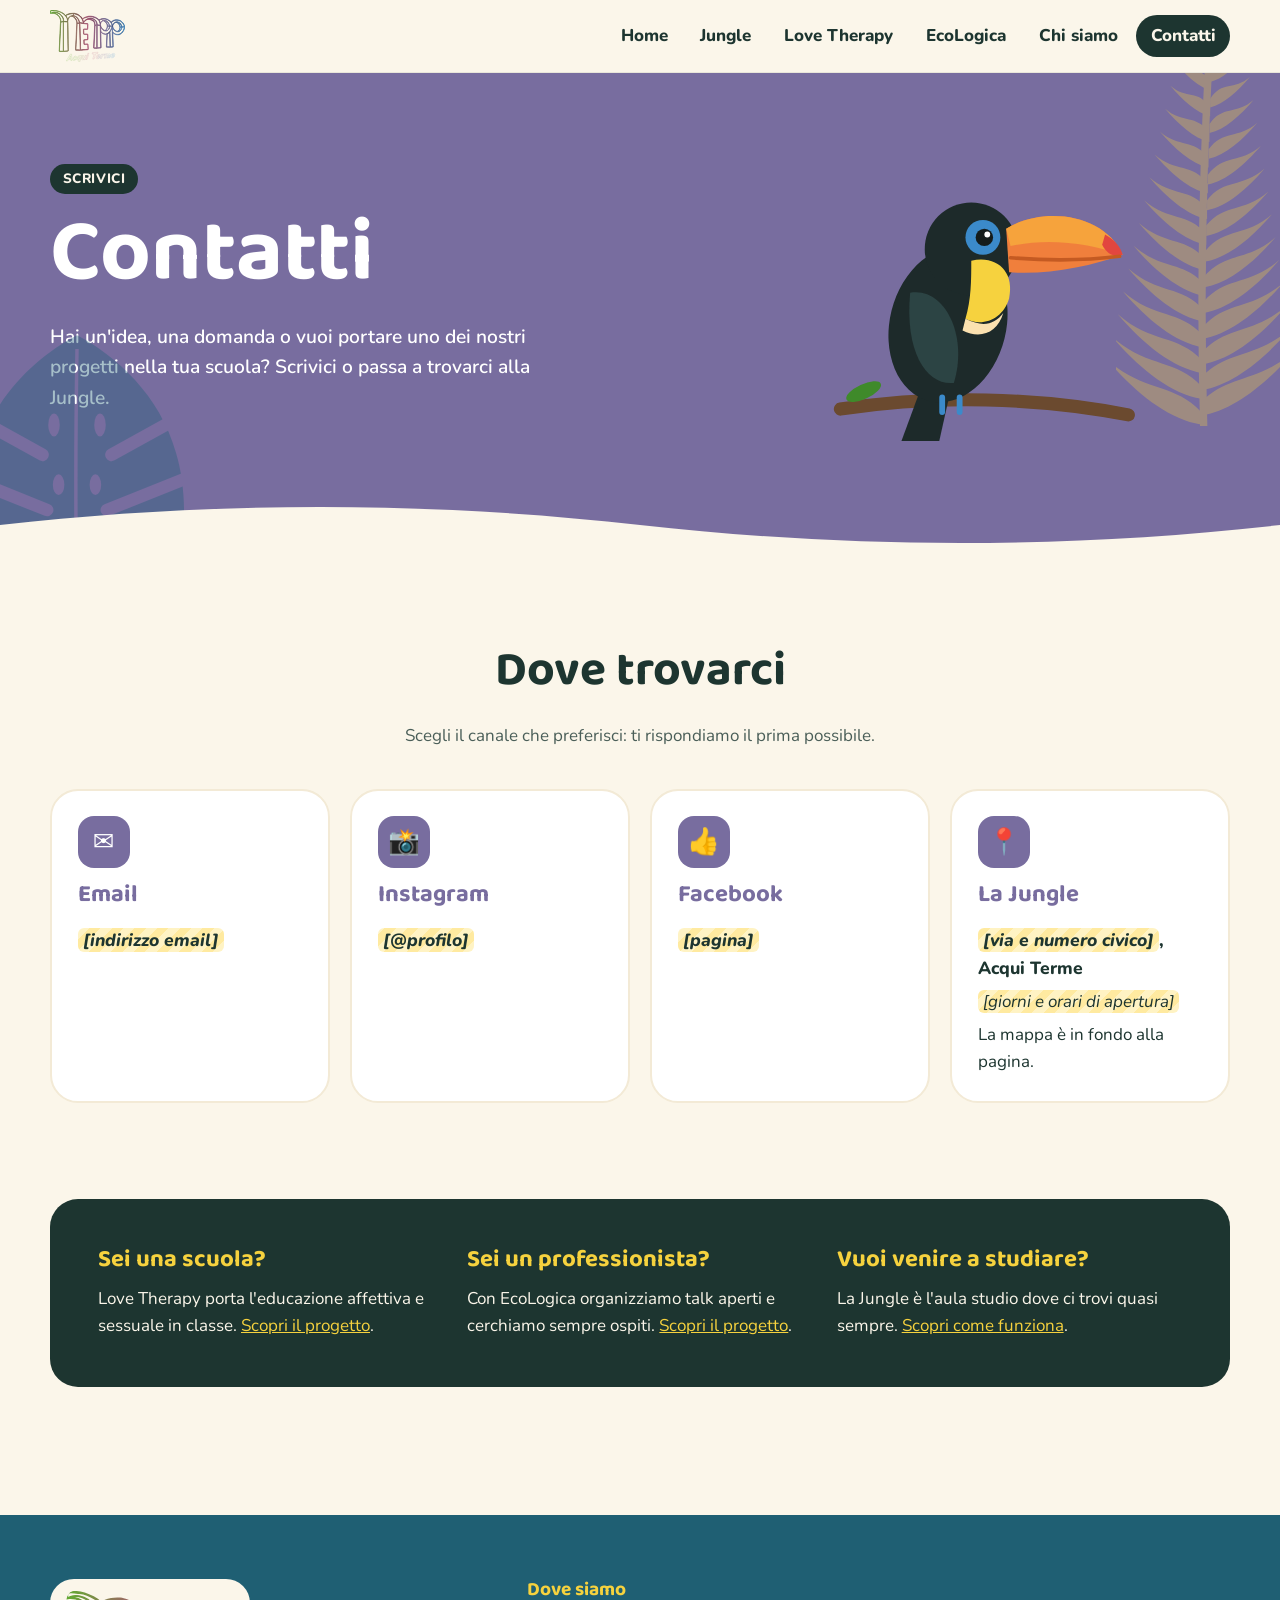
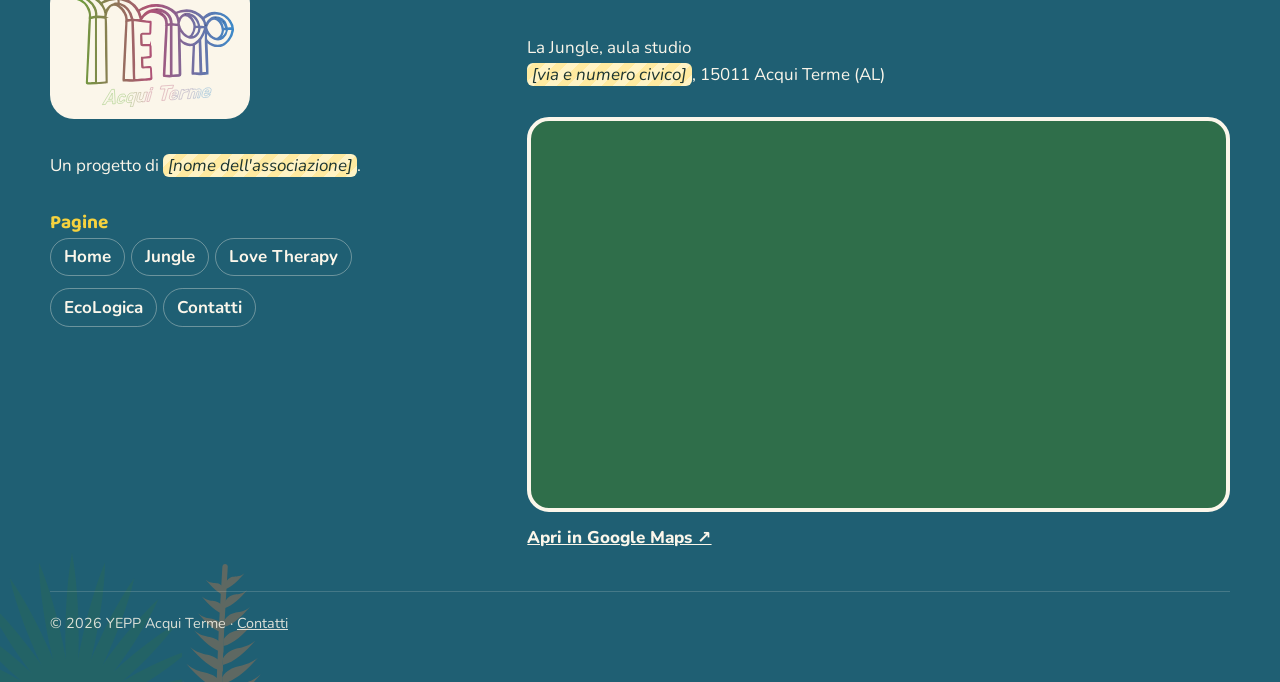
==== contatti.html @ b7c3cc6d "Footer unico con mappa e pagina Contatti Il piè di pagina ora sta in un solo file (assets/js/piede.j" ====
<!doctype html>
<html lang="it">
<head>
  <meta charset="utf-8">
  <meta name="viewport" content="width=device-width, initial-scale=1">
  <title>Contatti | YEPP Acqui Terme</title>
  <meta name="description" content="Come contattare YEPP Acqui Terme: email, social e indirizzo della Jungle, l'aula studio.">
  <link rel="icon" href="assets/img/animali/tigre.svg" type="image/svg+xml">
  <link rel="preconnect" href="https://fonts.googleapis.com">
  <link rel="preconnect" href="https://fonts.gstatic.com" crossorigin>
  <link href="https://fonts.googleapis.com/css2?family=Baloo+2:wght@600;800&family=Nunito:wght@400;600;700;800&display=swap" rel="stylesheet">
  <link rel="stylesheet" href="assets/css/stile.css">
  <script src="assets/js/sito.js" defer></script>
</head>
<body>
  <a class="salta" href="#contenuto">Vai al contenuto</a>

  <header class="testata">
    <div class="contenitore testata__riga">
      <a class="testata__logo" href="index.html" aria-label="YEPP Acqui Terme, pagina iniziale">
        <img src="assets/img/logo-yepp.svg" alt="YEPP Acqui Terme" width="76" height="52">
      </a>
      <button class="menu-bottone" type="button" aria-expanded="false" aria-controls="menu">Menu</button>
      <ul class="menu" id="menu">
        <li><a href="index.html">Home</a></li>
        <li><a href="jungle.html" data-colore="jungle">Jungle</a></li>
        <li><a href="love-therapy.html" data-colore="love">Love Therapy</a></li>
        <li><a href="ecologica.html" data-colore="eco">EcoLogica</a></li>
        <li><a href="index.html#chi-siamo">Chi siamo</a></li>
        <li><a href="contatti.html" aria-current="page">Contatti</a></li>
      </ul>
    </div>
  </header>

  <main id="contenuto" style="--c: var(--viola)">
    <section class="testa-progetto testa-progetto--contatti">
      <img class="foglia foglia--lenta" src="assets/img/foglie/monstera-teal.svg" alt="" style="--r:-20deg; left:-3%; bottom:-26%; width:230px; opacity:.4">
      <img class="foglia" src="assets/img/foglie/felce-gialla.svg" alt="" style="--r:150deg; right:-2%; top:-18%; width:190px; opacity:.3">
      <div class="contenitore testa-progetto__riga">
        <div>
          <span class="etichetta">Scrivici</span>
          <h1>Contatti</h1>
          <p>Hai un'idea, una domanda o vuoi portare uno dei nostri progetti nella tua scuola? Scrivici o passa a trovarci alla Jungle.</p>
        </div>
        <img class="testa-progetto__animale" src="assets/img/animali/tucano.svg" alt="">
      </div>
    </section>
    <svg class="onda" viewBox="0 0 1440 48" preserveAspectRatio="none" aria-hidden="true"><path d="M0 48V24C240 0 480 0 720 24S1200 48 1440 24V48Z" fill="#fbf6ea"/></svg>

    <section class="sezione">
      <div class="contenitore">
        <div class="sezione__titolo">
          <h2>Dove trovarci</h2>
          <p>Scegli il canale che preferisci: ti rispondiamo il prima possibile.</p>
        </div>
        <div class="contatti-griglia">
          <article class="blocco contatto">
            <div class="blocco__icona" aria-hidden="true">✉️</div>
            <h3>Email</h3>
            <p class="contatto__valore"><span class="da-completare">[indirizzo email]</span></p>
          </article>
          <article class="blocco contatto">
            <div class="blocco__icona" aria-hidden="true">📸</div>
            <h3>Instagram</h3>
            <p class="contatto__valore"><span class="da-completare">[@profilo]</span></p>
          </article>
          <article class="blocco contatto">
            <div class="blocco__icona" aria-hidden="true">👍</div>
            <h3>Facebook</h3>
            <p class="contatto__valore"><span class="da-completare">[pagina]</span></p>
          </article>
          <article class="blocco contatto">
            <div class="blocco__icona" aria-hidden="true">📍</div>
            <h3>La Jungle</h3>
            <p class="contatto__valore"><span class="da-completare">[via e numero civico]</span>, Acqui Terme</p>
            <p><span class="da-completare">[giorni e orari di apertura]</span></p>
            <p>La mappa è in fondo alla pagina.</p>
          </article>
        </div>
      </div>
    </section>

    <section class="sezione" style="padding-top:0">
      <div class="contenitore">
        <div class="riquadro">
          <div>
            <h3>Sei una scuola?</h3>
            <p>Love Therapy porta l'educazione affettiva e sessuale in classe. <a href="love-therapy.html">Scopri il progetto</a>.</p>
          </div>
          <div>
            <h3>Sei un professionista?</h3>
            <p>Con EcoLogica organizziamo talk aperti e cerchiamo sempre ospiti. <a href="ecologica.html">Scopri il progetto</a>.</p>
          </div>
          <div>
            <h3>Vuoi venire a studiare?</h3>
            <p>La Jungle è l'aula studio dove ci trovi quasi sempre. <a href="jungle.html">Scopri come funziona</a>.</p>
          </div>
        </div>
      </div>
    </section>
  </main>

  <script src="assets/js/piede.js"></script>
</body>
</html>
---- assets/css/stile.css ----
/* ==========================================================
   YEPP Acqui Terme: foglio di stile comune
   I colori vengono dal logo (verde, magenta, blu, viola)
   e dai murales del centro giovani (arancio, giallo, teal).
   ========================================================== */

:root {
  /* colori del logo */
  --verde: #61ab30;
  --magenta: #b05275;
  --blu: #3b8aca;
  --viola: #786d9f;

  /* colori dei murales */
  --arancio: #f07f3c;
  --giallo: #f6d23e;
  --teal: #1f5f73;
  --foglia: #2f6e4a;
  --salvia: #9ec7b2;

  /* superfici e testo */
  --crema: #fbf6ea;
  --crema-scura: #f3ead6;
  --inchiostro: #1d3530;
  --inchiostro-tenue: #4a5e58;
  --bianco: #ffffff;

  /* colori dei tre progetti */
  --c-jungle: #2f6e4a;
  --c-love: #b05275;
  --c-eco: #2c74b0;

  --gradiente-logo: linear-gradient(90deg, var(--verde), var(--magenta) 50%, var(--blu));
  --raggio: 28px;
  --larghezza: 1180px;
  --font-titoli: "Baloo 2", "Trebuchet MS", system-ui, sans-serif;
  --font-testo: "Nunito", "Segoe UI", system-ui, sans-serif;
}

*, *::before, *::after { box-sizing: border-box; }

html { scroll-behavior: smooth; }

body {
  margin: 0;
  background: var(--crema);
  color: var(--inchiostro);
  font-family: var(--font-testo);
  font-size: 1.0625rem;
  line-height: 1.6;
  overflow-x: hidden;
}

img { max-width: 100%; height: auto; display: block; }

a { color: var(--c-eco); }

h1, h2, h3 {
  font-family: var(--font-titoli);
  line-height: 1.1;
  margin: 0 0 .5em;
}

h2 { font-size: clamp(2rem, 4.5vw, 3rem); }
h3 { font-size: 1.5rem; }

.contenitore {
  width: min(100% - 32px, var(--larghezza));
  margin-inline: auto;
}

.salta {
  position: absolute;
  left: -999px;
  top: 8px;
  background: var(--inchiostro);
  color: var(--bianco);
  padding: .5rem 1rem;
  border-radius: 999px;
  z-index: 100;
}
.salta:focus { left: 16px; }

:focus-visible {
  outline: 3px solid var(--giallo);
  outline-offset: 3px;
}

/* Testi ancora da scrivere: si vedono subito per poterli sostituire */
.da-completare {
  background: repeating-linear-gradient(-45deg, #fff3c4 0 8px, #ffeaa0 8px 16px);
  border-radius: 6px;
  padding: 0 .3em;
  font-style: italic;
  color: var(--inchiostro);
  text-shadow: none;
  -webkit-box-decoration-break: clone;
  box-decoration-break: clone;
}

/* ---------- Intestazione ---------- */

.testata {
  position: sticky;
  top: 0;
  z-index: 50;
  background: color-mix(in srgb, var(--crema) 88%, transparent);
  backdrop-filter: blur(8px);
  border-bottom: 1px solid rgba(29, 53, 48, .08);
}

.testata__riga {
  display: flex;
  align-items: center;
  justify-content: space-between;
  gap: 1rem;
  min-height: 72px;
}

.testata__logo img { height: 52px; width: auto; }

.menu {
  display: flex;
  gap: .25rem;
  list-style: none;
  margin: 0;
  padding: 0;
}

.menu a {
  display: block;
  padding: .45rem .9rem;
  border-radius: 999px;
  color: var(--inchiostro);
  text-decoration: none;
  font-weight: 800;
  transition: background .2s, color .2s;
}

.menu a:hover { background: var(--crema-scura); }
.menu a[aria-current="page"] { background: var(--inchiostro); color: var(--crema); }
.menu a[data-colore="jungle"]:hover { background: var(--c-jungle); color: var(--bianco); }
.menu a[data-colore="love"]:hover { background: var(--c-love); color: var(--bianco); }
.menu a[data-colore="eco"]:hover { background: var(--c-eco); color: var(--bianco); }

.menu-bottone {
  display: none;
  border: 0;
  background: var(--inchiostro);
  color: var(--crema);
  font: 800 1rem var(--font-testo);
  padding: .5rem 1rem;
  border-radius: 999px;
  cursor: pointer;
}

@media (max-width: 860px) {
  .menu-bottone { display: inline-block; }
  .menu {
    display: none;
    position: absolute;
    top: 100%;
    left: 0;
    right: 0;
    flex-direction: column;
    padding: .75rem 16px 1.25rem;
    background: var(--crema);
    border-bottom: 1px solid rgba(29, 53, 48, .12);
  }
  .menu.aperto { display: flex; }
  .menu a { padding: .7rem 1rem; }
}

/* ---------- Foglie decorative ---------- */

.foglia {
  position: absolute;
  pointer-events: none;
  user-select: none;
  transform-origin: 50% 100%;
  animation: ondeggia 7s ease-in-out infinite alternate;
}
.foglia--lenta { animation-duration: 10s; }
.foglia--ritardo { animation-delay: -3s; }

@keyframes ondeggia {
  from { transform: rotate(var(--r, 0deg)); }
  to { transform: rotate(calc(var(--r, 0deg) + 4deg)); }
}

/* ---------- Hero della home ---------- */

.hero {
  position: relative;
  overflow: hidden;
  padding: clamp(2.5rem, 6vw, 4.5rem) 0 clamp(10rem, 20vw, 15rem);
  text-align: center;
}

.hero__sole {
  position: absolute;
  width: clamp(150px, 24vw, 340px);
  aspect-ratio: 1;
  border-radius: 50%;
  background: var(--arancio);
  right: 5%;
  top: 7%;
}

.hero__sole--piccolo {
  width: clamp(60px, 8vw, 110px);
  background: var(--giallo);
  right: auto;
  left: 8%;
  top: 14%;
}

@media (max-width: 760px) {
  .hero__sole { right: -14%; top: 2%; opacity: .9; }
  .hero__sole--piccolo { left: 4%; top: 4%; }
}

.hero__logo {
  position: relative;
  z-index: 2;
  width: min(560px, 86vw);
  margin: 0 auto 1.25rem;
}

.hero__frase {
  position: relative;
  z-index: 2;
  max-width: 34ch;
  margin: 0 auto;
  font-size: clamp(1.15rem, 2.4vw, 1.45rem);
  font-weight: 700;
}

.hero__frase strong {
  background: var(--gradiente-logo);
  -webkit-background-clip: text;
  background-clip: text;
  color: transparent;
}

.hero__freccia {
  position: relative;
  z-index: 2;
  display: inline-block;
  margin-top: 1.75rem;
  padding: .8rem 1.6rem;
  border-radius: 999px;
  background: var(--inchiostro);
  color: var(--crema);
  font-weight: 800;
  text-decoration: none;
  transition: transform .2s;
}
.hero__freccia:hover { transform: translateY(-3px); }

/* ---------- Progetti in home ---------- */

.sezione { padding: clamp(3.5rem, 8vw, 6rem) 0; position: relative; }

.sezione__titolo { text-align: center; margin-bottom: 2.5rem; }
.sezione__titolo p { max-width: 52ch; margin: 0 auto; color: var(--inchiostro-tenue); }

.progetti {
  display: grid;
  grid-template-columns: repeat(3, 1fr);
  gap: clamp(1rem, 2.5vw, 1.75rem);
}

@media (max-width: 900px) {
  .progetti { grid-template-columns: 1fr; max-width: 520px; margin-inline: auto; }
}

.progetto {
  --c: var(--c-jungle);
  position: relative;
  isolation: isolate;
  overflow: hidden;
  display: flex;
  flex-direction: column;
  justify-content: flex-end;
  align-items: center;
  min-height: 380px;
  padding: 2rem 1.5rem 2.25rem;
  border-radius: var(--raggio);
  background: var(--c);
  color: var(--bianco);
  text-align: center;
  text-decoration: none;
  box-shadow: 0 10px 0 color-mix(in srgb, var(--c) 70%, black);
  transition: transform .3s ease, box-shadow .3s ease;
}

.progetto--jungle { --c: var(--c-jungle); }
.progetto--love { --c: var(--c-love); }
.progetto--eco { --c: var(--c-eco); }

.progetto:hover,
.progetto:focus-visible {
  transform: translateY(-6px);
  box-shadow: 0 16px 0 color-mix(in srgb, var(--c) 70%, black);
}

/* l'animaletto sta DIETRO al nome e sbuca al passaggio del mouse */
.progetto__animale {
  position: absolute;
  z-index: 0;
  left: 50%;
  bottom: 30%;
  width: min(66%, 230px);
  opacity: 0;
  transform: translate(-50%, 70%) scale(.35) rotate(-10deg);
  transition: transform .6s cubic-bezier(.34, 1.56, .64, 1), opacity .25s ease;
}

.progetto:hover .progetto__animale,
.progetto:focus-visible .progetto__animale {
  opacity: 1;
  transform: translate(-50%, 0) scale(1) rotate(0deg);
}

.progetto__foglia {
  position: absolute;
  z-index: -1;
  width: 46%;
  opacity: .28;
  transition: transform .8s ease;
}
.progetto__foglia--sx { left: -10%; bottom: -12%; transform: rotate(-24deg); }
.progetto__foglia--dx { right: -12%; top: -10%; transform: rotate(160deg); }
.progetto:hover .progetto__foglia--sx { transform: rotate(-14deg) scale(1.05); }
.progetto:hover .progetto__foglia--dx { transform: rotate(170deg) scale(1.05); }

.progetto__nome {
  position: relative;
  z-index: 1;
  margin: 0;
  font-family: var(--font-titoli);
  font-size: clamp(2.4rem, 4.2vw, 3.3rem);
  font-weight: 800;
  line-height: 1;
  text-shadow:
    0 0 18px color-mix(in srgb, var(--c) 90%, black),
    0 4px 0 color-mix(in srgb, var(--c) 55%, black);
}

.progetto__sotto {
  position: relative;
  z-index: 1;
  margin: .6rem 0 0;
  font-weight: 700;
  font-size: 1.05rem;
  text-shadow: 0 0 12px color-mix(in srgb, var(--c) 90%, black);
}

.progetto__vai {
  position: relative;
  z-index: 1;
  margin-top: 1.1rem;
  padding: .4rem 1rem;
  border-radius: 999px;
  background: var(--crema);
  color: var(--inchiostro);
  font-weight: 800;
  font-size: .95rem;
}

/* sui telefoni non c'è il passaggio del mouse: l'animaletto sbuca
   quando la tessera entra nello schermo (la classe la mette sito.js) */
.progetto.visibile .progetto__animale {
  opacity: 1;
  transform: translate(-50%, 0) scale(1) rotate(0deg);
}

/* ---------- Chi siamo ---------- */

.chi-siamo {
  display: grid;
  grid-template-columns: 1.1fr 1fr;
  gap: clamp(1.5rem, 4vw, 3.5rem);
  align-items: center;
}

@media (max-width: 860px) { .chi-siamo { grid-template-columns: 1fr; } }

.chi-siamo__foto {
  border-radius: 200px 200px var(--raggio) var(--raggio);
  overflow: hidden;
  aspect-ratio: 4 / 5;
  box-shadow: 14px 14px 0 var(--salvia);
}
.chi-siamo__foto img { width: 100%; height: 100%; object-fit: cover; object-position: 50% 85%; }

.etichetta {
  display: inline-block;
  padding: .25rem .8rem;
  margin-bottom: .75rem;
  border-radius: 999px;
  background: var(--inchiostro);
  color: var(--crema);
  font-weight: 800;
  font-size: .85rem;
  letter-spacing: .04em;
  text-transform: uppercase;
}

/* ---------- Pagine progetto ---------- */

.testa-progetto {
  --c: var(--c-jungle);
  position: relative;
  overflow: hidden;
  isolation: isolate;
  background: var(--c);
  color: var(--bianco);
  padding: clamp(3rem, 7vw, 5rem) 0 clamp(4rem, 9vw, 6.5rem);
}
.testa-progetto--jungle { --c: var(--c-jungle); }
.testa-progetto--love { --c: var(--c-love); }
.testa-progetto--eco { --c: var(--c-eco); }
.testa-progetto--contatti { --c: var(--viola); }

.contatti-griglia {
  display: grid;
  grid-template-columns: repeat(auto-fit, minmax(230px, 1fr));
  gap: 1.25rem;
}
.contatto { display: grid; gap: .35rem; align-content: start; }
.contatto .blocco__icona { margin-bottom: .5rem; }
.contatto__valore {
  font-weight: 800;
  font-size: 1.1rem;
  overflow-wrap: anywhere;
}

.testa-progetto__riga {
  display: grid;
  grid-template-columns: 1.3fr 1fr;
  gap: 2rem;
  align-items: center;
}
@media (max-width: 760px) { .testa-progetto__riga { grid-template-columns: 1fr; } }

.testa-progetto h1 {
  font-size: clamp(3rem, 9vw, 5.5rem);
  margin-bottom: .2em;
}
.testa-progetto p { font-size: 1.2rem; max-width: 40ch; font-weight: 600; }

.testa-progetto__animale {
  width: min(320px, 70vw);
  justify-self: center;
  animation: saltella 3.2s ease-in-out infinite;
}

@keyframes saltella {
  0%, 100% { transform: translateY(0) rotate(-2deg); }
  50% { transform: translateY(-12px) rotate(2deg); }
}

.onda {
  display: block;
  width: 100%;
  height: 48px;
  margin-top: -47px;
  position: relative;
  z-index: 2;
}

.blocchi {
  display: grid;
  grid-template-columns: repeat(auto-fit, minmax(240px, 1fr));
  gap: 1.25rem;
}

.blocco {
  background: var(--bianco);
  border-radius: var(--raggio);
  padding: 1.6rem;
  border: 2px solid var(--crema-scura);
}
.blocco h3 { color: var(--c, var(--inchiostro)); }
.blocco p { margin: 0; }

.blocco__icona {
  display: grid;
  place-items: center;
  width: 52px;
  height: 52px;
  margin-bottom: 1rem;
  border-radius: 16px;
  background: var(--c, var(--verde));
  color: var(--bianco);
  font-size: 1.6rem;
}

.archivio {
  display: grid;
  grid-template-columns: repeat(auto-fill, minmax(260px, 1fr));
  gap: 1.25rem;
}

.scheda {
  display: flex;
  flex-direction: column;
  background: var(--bianco);
  border-radius: var(--raggio);
  overflow: hidden;
  border: 2px solid var(--crema-scura);
}
.scheda__immagine {
  aspect-ratio: 16 / 10;
  background: var(--crema-scura);
  display: grid;
  place-items: center;
  color: var(--inchiostro-tenue);
  font-weight: 700;
}
.scheda__immagine img { width: 100%; height: 100%; object-fit: cover; }
.scheda__corpo { padding: 1.25rem 1.4rem 1.5rem; }
.scheda__data { font-size: .9rem; font-weight: 800; color: var(--c, var(--magenta)); }
.scheda h3 { margin: .2rem 0 .5rem; font-size: 1.3rem; }
.scheda p { margin: 0; }

.scheda--vuota {
  border-style: dashed;
  border-color: color-mix(in srgb, var(--c, var(--verde)) 45%, transparent);
  background: transparent;
  justify-content: center;
  align-items: center;
  text-align: center;
  padding: 2rem;
  min-height: 220px;
}

.galleria {
  display: grid;
  grid-template-columns: repeat(auto-fit, minmax(260px, 1fr));
  gap: 1rem;
}
.galleria figure { margin: 0; }
.galleria img {
  width: 100%;
  aspect-ratio: 4 / 3;
  object-fit: cover;
  border-radius: 20px;
}
.galleria figcaption { font-size: .9rem; color: var(--inchiostro-tenue); margin-top: .4rem; }

.riquadro {
  background: var(--inchiostro);
  color: var(--crema);
  border-radius: var(--raggio);
  padding: clamp(1.75rem, 4vw, 3rem);
  display: grid;
  grid-template-columns: repeat(auto-fit, minmax(220px, 1fr));
  gap: 1.5rem;
}
.riquadro h3 { color: var(--giallo); }
.riquadro p { margin: 0; }
.riquadro a { color: var(--giallo); }

/* ---------- Piè di pagina ---------- */

.piede {
  position: relative;
  overflow: hidden;
  margin-top: 2rem;
  padding: 4rem 0 2rem;
  background: var(--teal);
  color: var(--crema);
}

.piede__griglia {
  position: relative;
  z-index: 1;
  display: grid;
  grid-template-columns: 1fr 1.7fr;
  gap: clamp(2rem, 5vw, 4rem);
  align-items: start;
}
@media (max-width: 760px) { .piede__griglia { grid-template-columns: 1fr; } }

.piede__info { display: grid; gap: 1rem; justify-items: start; }
.piede__info .piede__logo { margin-bottom: 0; }

.piede__pagine {
  display: flex;
  flex-wrap: wrap;
  gap: .4rem;
}
.piede__pagine li { margin: 0; }
.piede__pagine a {
  display: inline-block;
  padding: .3rem .8rem;
  border-radius: 999px;
  border: 1px solid rgba(251, 246, 234, .35);
  text-decoration: none;
  font-weight: 700;
}
.piede__pagine a:hover { background: var(--crema); color: var(--teal); }

.piede__dove { display: grid; gap: .75rem; min-width: 0; }
.piede__dove h3, .piede__info h3 { margin-bottom: .25rem; }

.mappa {
  border-radius: 22px;
  overflow: hidden;
  background: var(--foglia);
  border: 4px solid var(--crema);
  aspect-ratio: 16 / 9;
}
.mappa iframe {
  display: block;
  width: 100%;
  height: 100%;
  border: 0;
}
@media (max-width: 560px) { .mappa { aspect-ratio: 4 / 3; } }

.piede__apri { font-weight: 800; justify-self: start; }

.piede__logo {
  width: 200px;
  background: var(--crema);
  border-radius: 24px;
  padding: .75rem 1rem;
  margin-bottom: 1rem;
}

.piede h3 { font-size: 1.2rem; color: var(--giallo); }
.piede ul { list-style: none; padding: 0; margin: 0; }
.piede li { margin-bottom: .35rem; }
.piede a { color: var(--crema); }

.piede__fondo {
  position: relative;
  z-index: 1;
  margin-top: 2.5rem;
  padding-top: 1.25rem;
  border-top: 1px solid rgba(251, 246, 234, .2);
  font-size: .9rem;
  opacity: .85;
}

/* ---------- Movimento ridotto ---------- */

@media (prefers-reduced-motion: reduce) {
  *, *::before, *::after {
    animation: none !important;
    transition-duration: .01ms !important;
    scroll-behavior: auto !important;
  }
  .progetto:hover .progetto__animale,
  .progetto:focus-visible .progetto__animale { transform: translate(-50%, 0) scale(1); }
}
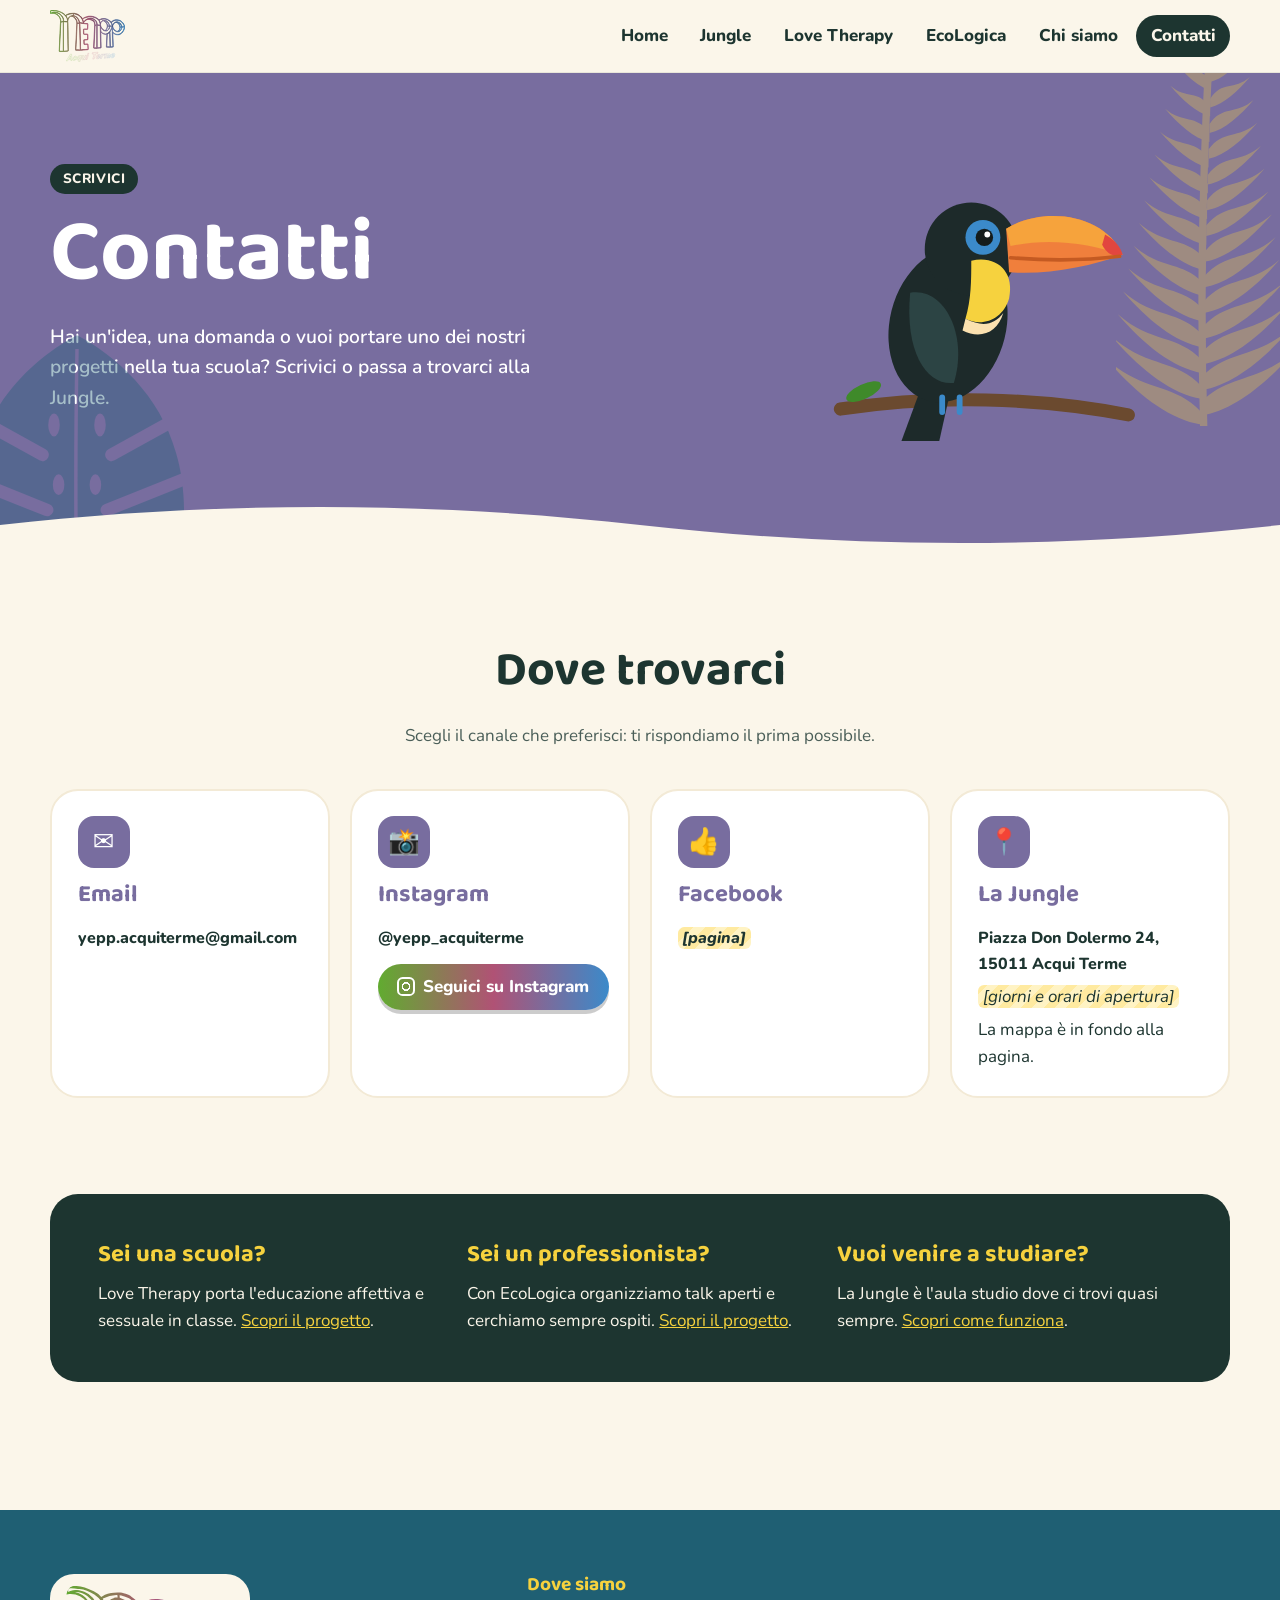
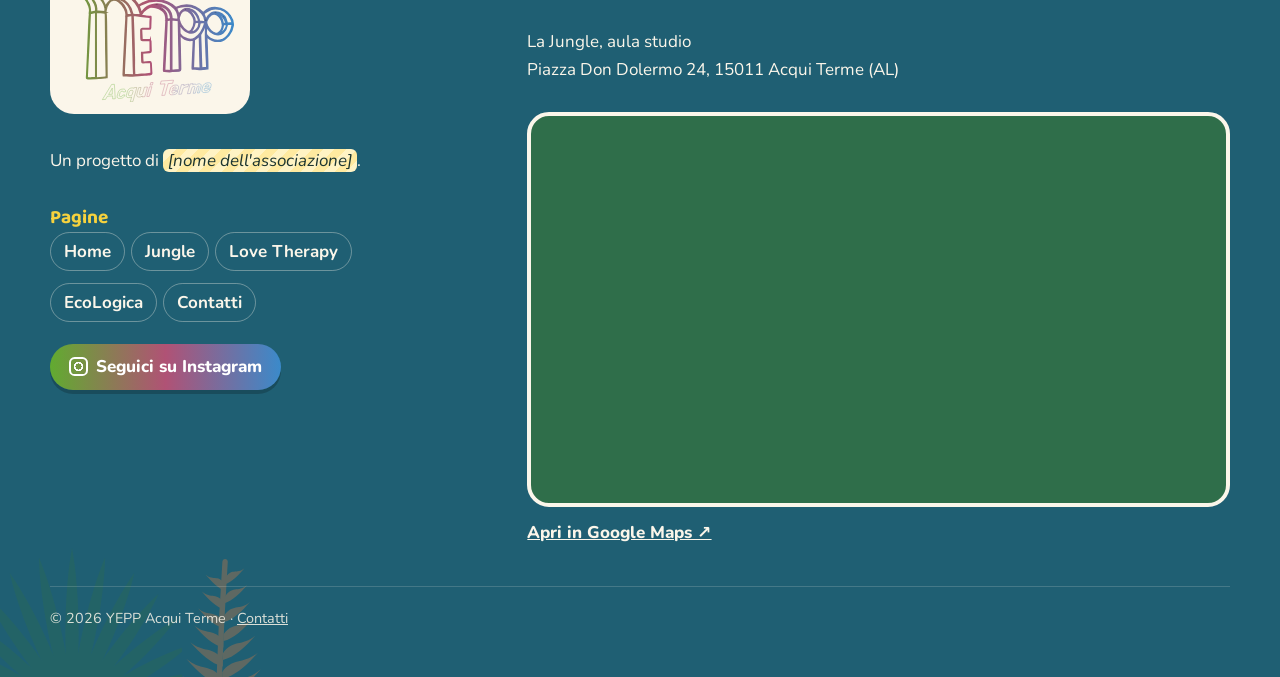
==== commit b544da75: "Unisce i dati di contatto inseriti da GitHub nel footer unico Le modifiche fatte su GitHub a index.h" ====
--- a/contatti.html
+++ b/contatti.html
@@ -57,12 +57,13 @@
           <article class="blocco contatto">
             <div class="blocco__icona" aria-hidden="true">✉️</div>
             <h3>Email</h3>
-            <p class="contatto__valore"><span class="da-completare">[indirizzo email]</span></p>
+            <p class="contatto__valore">yepp.acquiterme@gmail.com</p>
           </article>
           <article class="blocco contatto">
             <div class="blocco__icona" aria-hidden="true">📸</div>
             <h3>Instagram</h3>
-            <p class="contatto__valore"><span class="da-completare">[@profilo]</span></p>
+            <p class="contatto__valore">@yepp_acquiterme</p>
+            <p><a class="bottone-instagram" href="https://www.instagram.com/yepp_acquiterme/" target="_blank" rel="noopener">Seguici su Instagram</a></p>
           </article>
           <article class="blocco contatto">
             <div class="blocco__icona" aria-hidden="true">👍</div>
@@ -72,7 +73,7 @@
           <article class="blocco contatto">
             <div class="blocco__icona" aria-hidden="true">📍</div>
             <h3>La Jungle</h3>
-            <p class="contatto__valore"><span class="da-completare">[via e numero civico]</span>, Acqui Terme</p>
+            <p class="contatto__valore">Piazza Don Dolermo 24, 15011 Acqui Terme</p>
             <p><span class="da-completare">[giorni e orari di apertura]</span></p>
             <p>La mappa è in fondo alla pagina.</p>
           </article>
--- a/assets/css/stile.css
+++ b/assets/css/stile.css
@@ -426,14 +426,15 @@
 
 .contatti-griglia {
   display: grid;
-  grid-template-columns: repeat(auto-fit, minmax(230px, 1fr));
+  grid-template-columns: repeat(auto-fit, minmax(260px, 1fr));
   gap: 1.25rem;
 }
+.contatto .bottone-instagram { white-space: nowrap; margin-top: .4rem; }
 .contatto { display: grid; gap: .35rem; align-content: start; }
 .contatto .blocco__icona { margin-bottom: .5rem; }
 .contatto__valore {
   font-weight: 800;
-  font-size: 1.1rem;
+  font-size: 1rem;
   overflow-wrap: anywhere;
 }
 
@@ -624,6 +625,30 @@
 
 .piede__apri { font-weight: 800; justify-self: start; }
 
+/* pulsante Instagram, con i colori del logo */
+.bottone-instagram {
+  display: inline-flex;
+  align-items: center;
+  gap: .5rem;
+  padding: .6rem 1.2rem;
+  border-radius: 999px;
+  background: var(--gradiente-logo);
+  color: var(--bianco) !important;
+  font-weight: 800;
+  text-decoration: none;
+  box-shadow: 0 4px 0 rgba(0, 0, 0, .2);
+  transition: transform .2s;
+}
+.bottone-instagram::before {
+  content: "";
+  width: 1.1em;
+  height: 1.1em;
+  border: 2px solid currentColor;
+  border-radius: 30%;
+  background: radial-gradient(circle, transparent 28%, currentColor 30% 42%, transparent 44%);
+}
+.bottone-instagram:hover { transform: translateY(-2px); }
+
 .piede__logo {
   width: 200px;
   background: var(--crema);
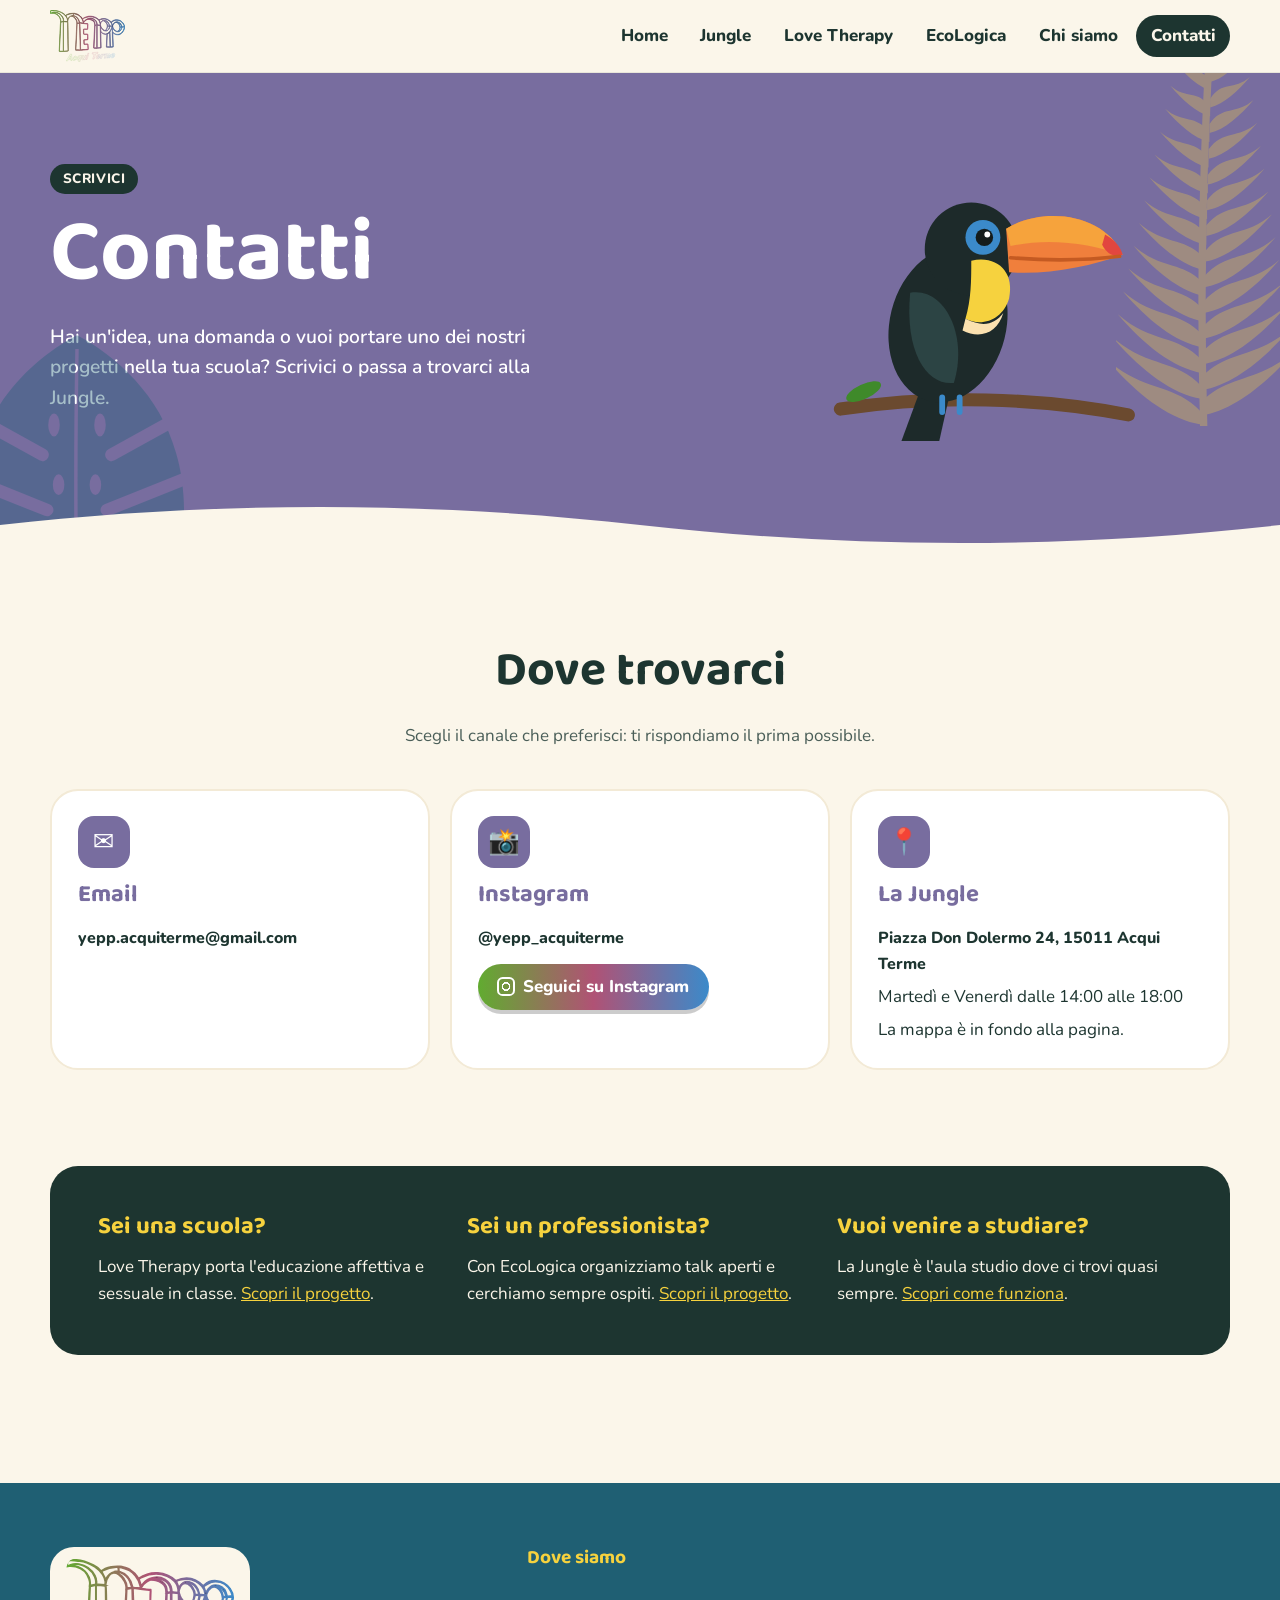
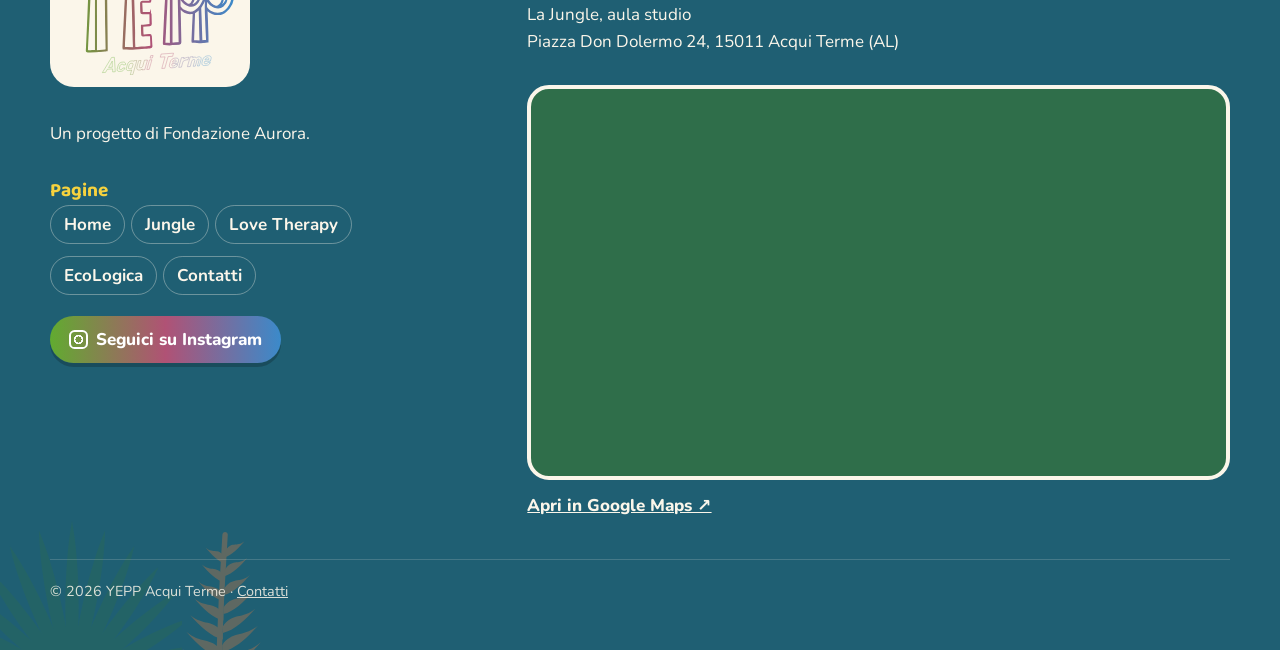
==== commit 87fe5eaf: "Update contatti.html" ====
--- a/contatti.html
+++ b/contatti.html
@@ -13,24 +13,7 @@
   <script src="assets/js/sito.js" defer></script>
 </head>
 <body>
-  <a class="salta" href="#contenuto">Vai al contenuto</a>
-
-  <header class="testata">
-    <div class="contenitore testata__riga">
-      <a class="testata__logo" href="index.html" aria-label="YEPP Acqui Terme, pagina iniziale">
-        <img src="assets/img/logo-yepp.svg" alt="YEPP Acqui Terme" width="76" height="52">
-      </a>
-      <button class="menu-bottone" type="button" aria-expanded="false" aria-controls="menu">Menu</button>
-      <ul class="menu" id="menu">
-        <li><a href="index.html">Home</a></li>
-        <li><a href="jungle.html" data-colore="jungle">Jungle</a></li>
-        <li><a href="love-therapy.html" data-colore="love">Love Therapy</a></li>
-        <li><a href="ecologica.html" data-colore="eco">EcoLogica</a></li>
-        <li><a href="index.html#chi-siamo">Chi siamo</a></li>
-        <li><a href="contatti.html" aria-current="page">Contatti</a></li>
-      </ul>
-    </div>
-  </header>
+  <script src="assets/js/testata.js"></script>
 
   <main id="contenuto" style="--c: var(--viola)">
     <section class="testa-progetto testa-progetto--contatti">
@@ -65,16 +48,18 @@
             <p class="contatto__valore">@yepp_acquiterme</p>
             <p><a class="bottone-instagram" href="https://www.instagram.com/yepp_acquiterme/" target="_blank" rel="noopener">Seguici su Instagram</a></p>
           </article>
+          <!--
           <article class="blocco contatto">
             <div class="blocco__icona" aria-hidden="true">👍</div>
             <h3>Facebook</h3>
             <p class="contatto__valore"><span class="da-completare">[pagina]</span></p>
           </article>
+          -->
           <article class="blocco contatto">
             <div class="blocco__icona" aria-hidden="true">📍</div>
             <h3>La Jungle</h3>
             <p class="contatto__valore">Piazza Don Dolermo 24, 15011 Acqui Terme</p>
-            <p><span class="da-completare">[giorni e orari di apertura]</span></p>
+            <p><span>Martedì e Venerdì dalle 14:00 alle 18:00 </span></p>
             <p>La mappa è in fondo alla pagina.</p>
           </article>
         </div>
--- a/assets/css/stile.css
+++ b/assets/css/stile.css
@@ -393,7 +393,7 @@
   aspect-ratio: 4 / 5;
   box-shadow: 14px 14px 0 var(--salvia);
 }
-.chi-siamo__foto img { width: 100%; height: 100%; object-fit: cover; object-position: 50% 85%; }
+.chi-siamo__foto img { width: 100%; height: 100%; object-fit: cover; object-position: 50% 50%; }
 
 .etichetta {
   display: inline-block;
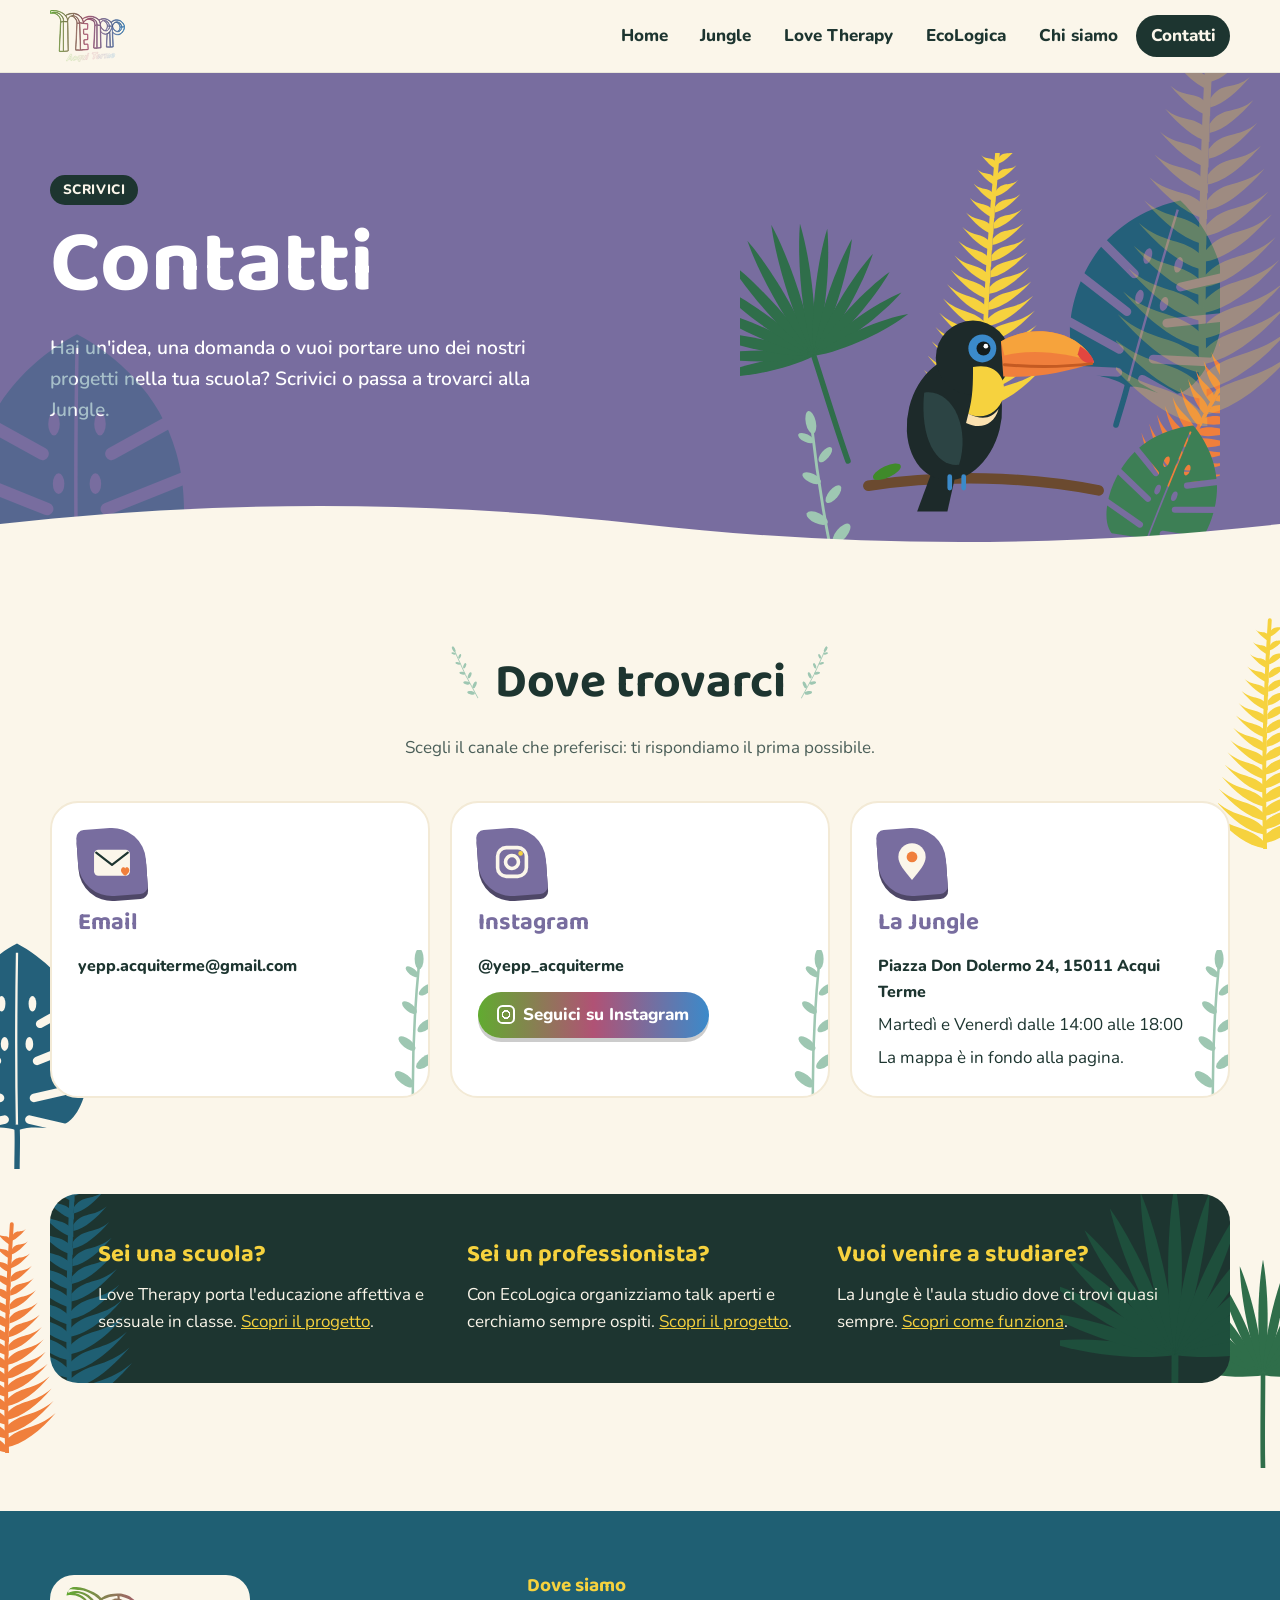
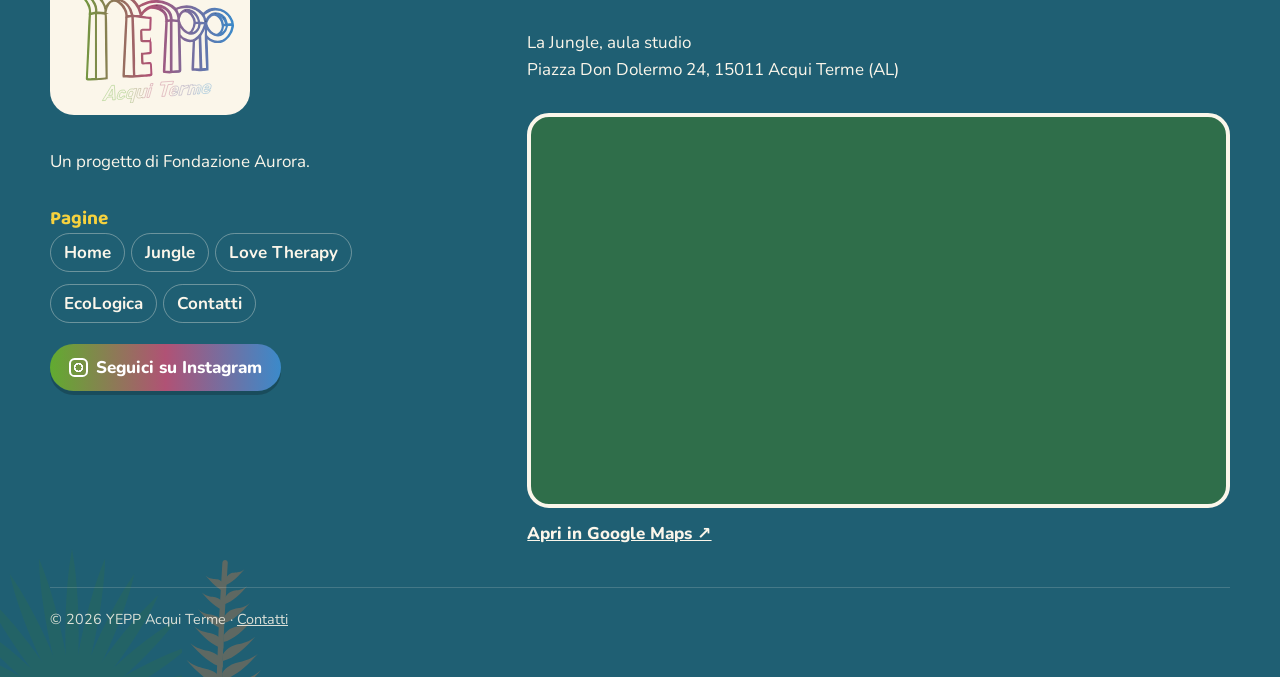
==== commit 3b522b21: "Stile giungla cartoon su tutto il sito - Tolta la galleria di immagini dalla pagina Jungle e la corn" ====
--- a/contatti.html
+++ b/contatti.html
@@ -25,7 +25,7 @@
           <h1>Contatti</h1>
           <p>Hai un'idea, una domanda o vuoi portare uno dei nostri progetti nella tua scuola? Scrivici o passa a trovarci alla Jungle.</p>
         </div>
-        <img class="testa-progetto__animale" src="assets/img/animali/tucano.svg" alt="">
+        <img class="testa-progetto__scena" src="assets/img/illustrazioni/scena-contatti.svg" alt="Un tucano su un ramo tra le foglie" width="600" height="500">
       </div>
     </section>
     <svg class="onda" viewBox="0 0 1440 48" preserveAspectRatio="none" aria-hidden="true"><path d="M0 48V24C240 0 480 0 720 24S1200 48 1440 24V48Z" fill="#fbf6ea"/></svg>
@@ -38,25 +38,25 @@
         </div>
         <div class="contatti-griglia">
           <article class="blocco contatto">
-            <div class="blocco__icona" aria-hidden="true">✉️</div>
+            <div class="blocco__icona" aria-hidden="true"><img src="assets/img/icone/busta.svg" alt=""></div>
             <h3>Email</h3>
             <p class="contatto__valore">yepp.acquiterme@gmail.com</p>
           </article>
           <article class="blocco contatto">
-            <div class="blocco__icona" aria-hidden="true">📸</div>
+            <div class="blocco__icona" aria-hidden="true"><img src="assets/img/icone/instagram.svg" alt=""></div>
             <h3>Instagram</h3>
             <p class="contatto__valore">@yepp_acquiterme</p>
             <p><a class="bottone-instagram" href="https://www.instagram.com/yepp_acquiterme/" target="_blank" rel="noopener">Seguici su Instagram</a></p>
           </article>
           <!--
           <article class="blocco contatto">
-            <div class="blocco__icona" aria-hidden="true">👍</div>
+            <div class="blocco__icona" aria-hidden="true"><img src="assets/img/icone/facebook.svg" alt=""></div>
             <h3>Facebook</h3>
             <p class="contatto__valore"><span class="da-completare">[pagina]</span></p>
           </article>
           -->
           <article class="blocco contatto">
-            <div class="blocco__icona" aria-hidden="true">📍</div>
+            <div class="blocco__icona" aria-hidden="true"><img src="assets/img/icone/pin.svg" alt=""></div>
             <h3>La Jungle</h3>
             <p class="contatto__valore">Piazza Don Dolermo 24, 15011 Acqui Terme</p>
             <p><span>Martedì e Venerdì dalle 14:00 alle 18:00 </span></p>
--- a/assets/css/stile.css
+++ b/assets/css/stile.css
@@ -262,7 +262,68 @@
 
 .sezione { padding: clamp(3.5rem, 8vw, 6rem) 0; position: relative; }
 
+/* foglie che spuntano ai lati di ogni sezione, alternate */
+main > .sezione { isolation: isolate; overflow-x: clip; }
+main > .sezione::before,
+main > .sezione::after {
+  content: "";
+  position: absolute;
+  z-index: -1;
+  pointer-events: none;
+  background: no-repeat center bottom / contain;
+  transform-origin: 50% 100%;
+  animation: ondeggia 8s ease-in-out infinite alternate;
+}
+/* le foglie stanno nel margine fuori dal contenuto (larghezza massima 1180px) */
+main > .sezione:nth-of-type(odd)::before {
+  left: max(-40px, calc(50% - 730px)); top: 8%;
+  width: clamp(70px, 8vw, 120px); aspect-ratio: 13 / 30;
+  background-image: url("../img/foglie/felce-arancio.svg");
+  --r: 8deg;
+}
+main > .sezione:nth-of-type(odd)::after {
+  right: max(-60px, calc(50% - 770px)); bottom: 4%;
+  width: clamp(100px, 12vw, 180px); aspect-ratio: 2 / 3;
+  background-image: url("../img/foglie/palma-verde.svg");
+  --r: -8deg;
+  animation-delay: -4s;
+}
+main > .sezione:nth-of-type(even)::before {
+  right: max(-40px, calc(50% - 730px)); top: 10%;
+  width: clamp(70px, 8vw, 120px); aspect-ratio: 13 / 30;
+  background-image: url("../img/foglie/felce-gialla.svg");
+  --r: -8deg;
+}
+main > .sezione:nth-of-type(even)::after {
+  left: max(-60px, calc(50% - 770px)); bottom: 4%;
+  width: clamp(100px, 12vw, 170px); aspect-ratio: 2 / 3;
+  background-image: url("../img/foglie/monstera-teal.svg");
+  --r: 8deg;
+  animation-delay: -4s;
+}
+@media (max-width: 1200px) {
+  main > .sezione::before,
+  main > .sezione::after { opacity: .55; }
+}
+@media (max-width: 760px) {
+  main > .sezione::before,
+  main > .sezione::after { opacity: .35; }
+}
+
 .sezione__titolo { text-align: center; margin-bottom: 2.5rem; }
+
+/* rametti ai lati dei titoli di sezione */
+.sezione__titolo h2::before,
+.sezione__titolo h2::after {
+  content: "";
+  display: inline-block;
+  width: .55em;
+  height: 1.2em;
+  vertical-align: -.12em;
+  background: url("../img/foglie/rametto-salvia.svg") no-repeat center / contain;
+}
+.sezione__titolo h2::before { margin-right: .35em; transform: rotate(-28deg); }
+.sezione__titolo h2::after { margin-left: .35em; transform: rotate(28deg) scaleX(-1); }
 .sezione__titolo p { max-width: 52ch; margin: 0 auto; color: var(--inchiostro-tenue); }
 
 .progetti {
@@ -387,13 +448,11 @@
 
 @media (max-width: 860px) { .chi-siamo { grid-template-columns: 1fr; } }
 
-.chi-siamo__foto {
-  border-radius: 200px 200px var(--raggio) var(--raggio);
-  overflow: hidden;
-  aspect-ratio: 4 / 5;
-  box-shadow: 14px 14px 0 var(--salvia);
-}
-.chi-siamo__foto img { width: 100%; height: 100%; object-fit: cover; object-position: 50% 50%; }
+.chi-siamo__scena {
+  width: 100%;
+  max-width: 560px;
+  justify-self: center;
+}
 
 .etichetta {
   display: inline-block;
@@ -452,15 +511,25 @@
 }
 .testa-progetto p { font-size: 1.2rem; max-width: 40ch; font-weight: 600; }
 
-.testa-progetto__animale {
-  width: min(320px, 70vw);
+/* la scena (animale tra le foglie) poggia sull'onda in fondo alla testata */
+.testa-progetto { padding-bottom: 0; }
+.testa-progetto__riga > div { padding-bottom: clamp(3rem, 7vw, 5rem); }
+.testa-progetto__scena {
+  width: min(480px, 100%);
   justify-self: center;
-  animation: saltella 3.2s ease-in-out infinite;
-}
-
-@keyframes saltella {
-  0%, 100% { transform: translateY(0) rotate(-2deg); }
-  50% { transform: translateY(-12px) rotate(2deg); }
+  align-self: end;
+  margin-bottom: -6px;
+  transform-origin: 50% 100%;
+  animation: respira 5s ease-in-out infinite;
+}
+@media (max-width: 760px) {
+  .testa-progetto__riga > div { padding-bottom: 0; }
+  .testa-progetto__scena { width: min(400px, 100%); }
+}
+
+@keyframes respira {
+  0%, 100% { transform: scale(1); }
+  50% { transform: scale(1.025) rotate(-.6deg); }
 }
 
 .onda {
@@ -479,7 +548,11 @@
 }
 
 .blocco {
-  background: var(--bianco);
+  position: relative;
+  overflow: hidden;
+  background:
+    url("../img/foglie/rametto-salvia.svg") no-repeat right -18px bottom -46px / 64px auto,
+    var(--bianco);
   border-radius: var(--raggio);
   padding: 1.6rem;
   border: 2px solid var(--crema-scura);
@@ -487,17 +560,19 @@
 .blocco h3 { color: var(--c, var(--inchiostro)); }
 .blocco p { margin: 0; }
 
+/* icona su una foglia del colore del progetto */
 .blocco__icona {
   display: grid;
   place-items: center;
-  width: 52px;
-  height: 52px;
+  width: 68px;
+  height: 68px;
   margin-bottom: 1rem;
-  border-radius: 16px;
+  border-radius: 8px 34px 8px 34px;
   background: var(--c, var(--verde));
-  color: var(--bianco);
-  font-size: 1.6rem;
-}
+  box-shadow: 0 5px 0 color-mix(in srgb, var(--c, var(--verde)) 65%, black);
+  transform: rotate(-4deg);
+}
+.blocco__icona img { width: 46px; height: 46px; transform: rotate(4deg); }
 
 .archivio {
   display: grid;
@@ -530,30 +605,28 @@
 .scheda--vuota {
   border-style: dashed;
   border-color: color-mix(in srgb, var(--c, var(--verde)) 45%, transparent);
-  background: transparent;
+  background: var(--crema);
   justify-content: center;
   align-items: center;
+  gap: .75rem;
   text-align: center;
   padding: 2rem;
   min-height: 220px;
 }
-
-.galleria {
-  display: grid;
-  grid-template-columns: repeat(auto-fit, minmax(260px, 1fr));
-  gap: 1rem;
-}
-.galleria figure { margin: 0; }
-.galleria img {
-  width: 100%;
-  aspect-ratio: 4 / 3;
-  object-fit: cover;
-  border-radius: 20px;
-}
-.galleria figcaption { font-size: .9rem; color: var(--inchiostro-tenue); margin-top: .4rem; }
+.scheda__geco {
+  width: 88px;
+  transform: rotate(-18deg);
+  animation: ondeggia 3s ease-in-out infinite alternate;
+  --r: -18deg;
+}
 
 .riquadro {
-  background: var(--inchiostro);
+  position: relative;
+  overflow: hidden;
+  background:
+    url("../img/foglie/palma-scura.svg") no-repeat right -60px bottom -110px / 230px auto,
+    url("../img/foglie/felce-blu.svg") no-repeat left -40px top -80px / 130px auto,
+    var(--inchiostro);
   color: var(--crema);
   border-radius: var(--raggio);
   padding: clamp(1.75rem, 4vw, 3rem);
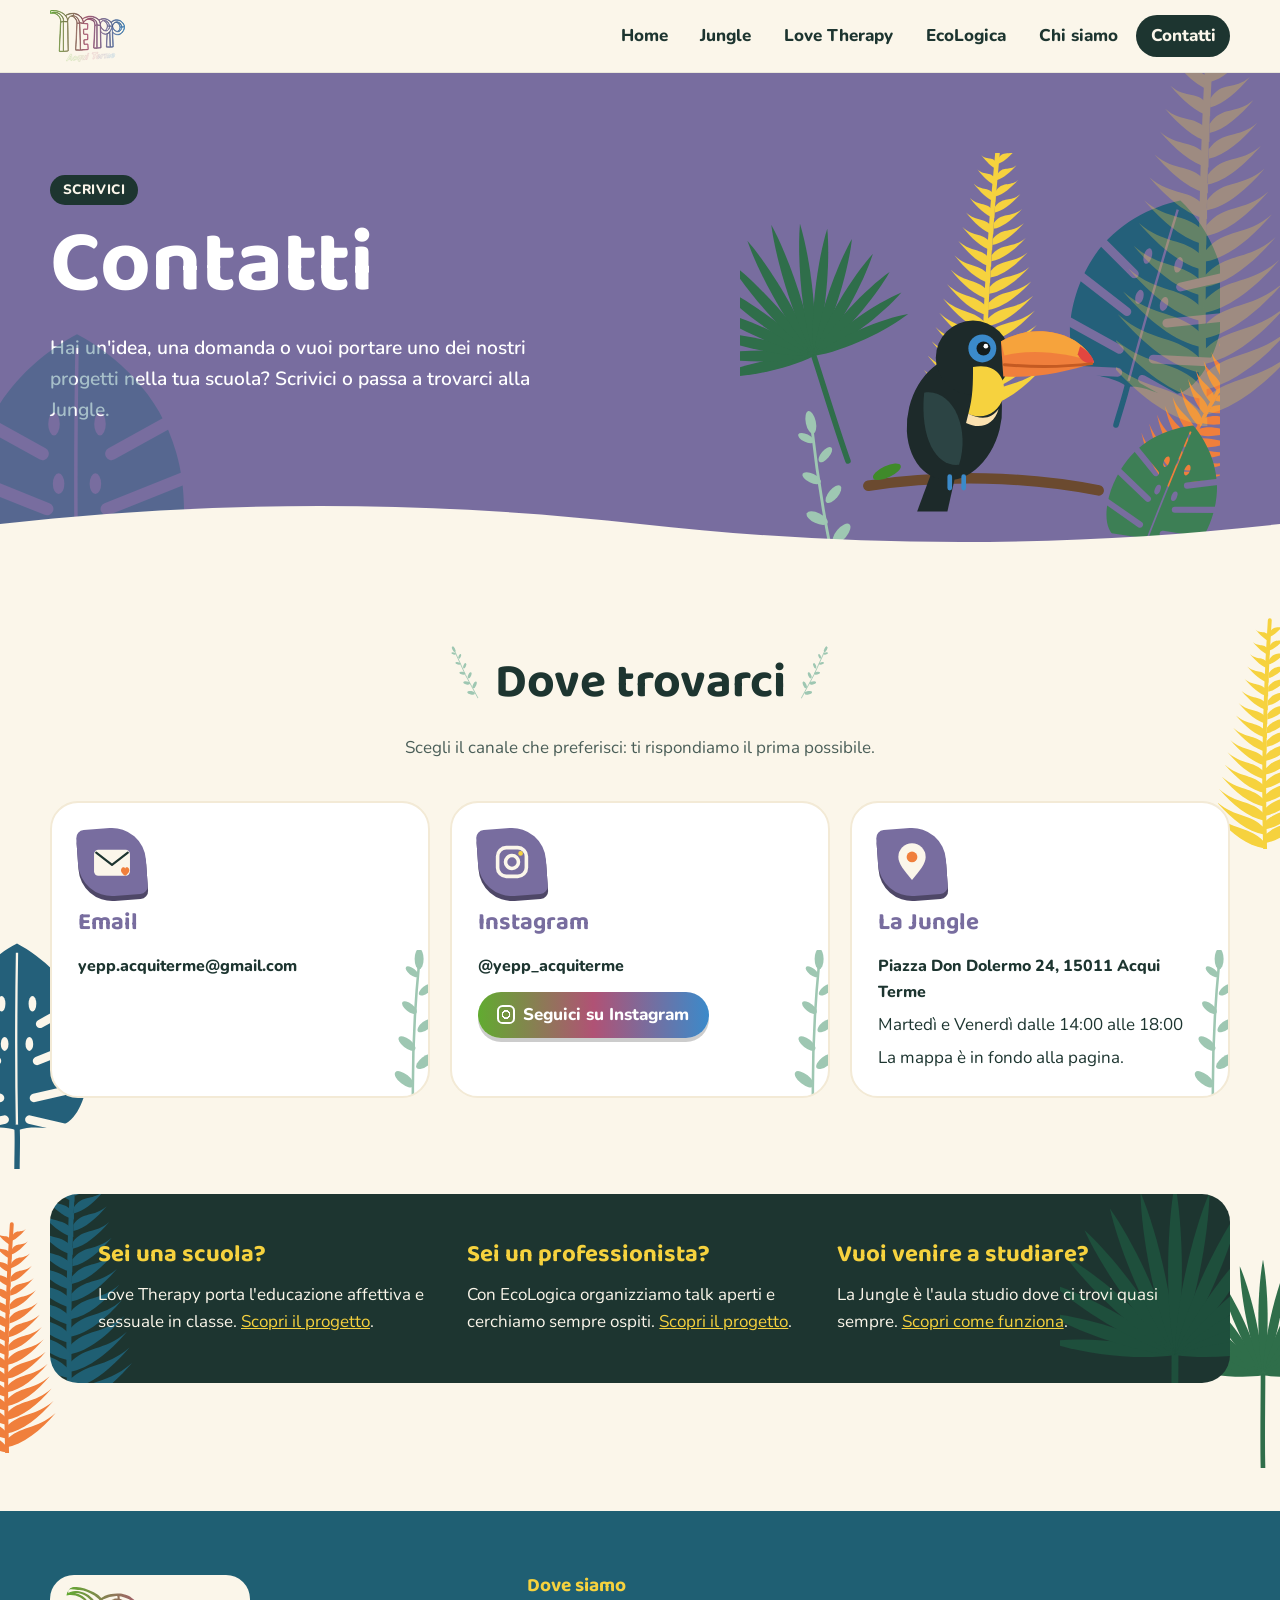
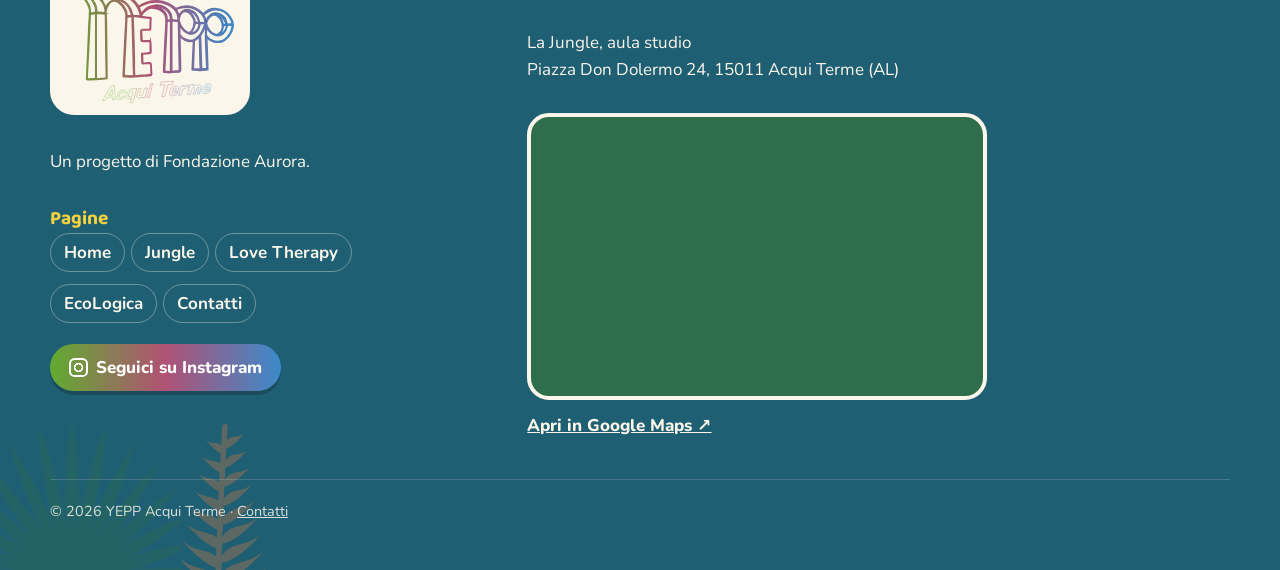
==== commit f73089fc: "modifiche" ====
--- a/contatti.html
+++ b/contatti.html
@@ -23,7 +23,10 @@
         <div>
           <span class="etichetta">Scrivici</span>
           <h1>Contatti</h1>
-          <p>Hai un'idea, una domanda o vuoi portare uno dei nostri progetti nella tua scuola? Scrivici o passa a trovarci alla Jungle.</p>
+          <p>
+            Hai un'idea, una domanda o vuoi portare uno dei nostri progetti nella tua scuola? 
+            Scrivici o passa a trovarci alla Jungle.
+          </p>
         </div>
         <img class="testa-progetto__scena" src="assets/img/illustrazioni/scena-contatti.svg" alt="Un tucano su un ramo tra le foglie" width="600" height="500">
       </div>
--- a/assets/css/stile.css
+++ b/assets/css/stile.css
@@ -686,7 +686,9 @@
   overflow: hidden;
   background: var(--foglia);
   border: 4px solid var(--crema);
-  aspect-ratio: 16 / 9;
+  aspect-ratio: 16 / 10;
+  width: 100%;
+  max-width: 460px;
 }
 .mappa iframe {
   display: block;
@@ -694,7 +696,6 @@
   height: 100%;
   border: 0;
 }
-@media (max-width: 560px) { .mappa { aspect-ratio: 4 / 3; } }
 
 .piede__apri { font-weight: 800; justify-self: start; }
 
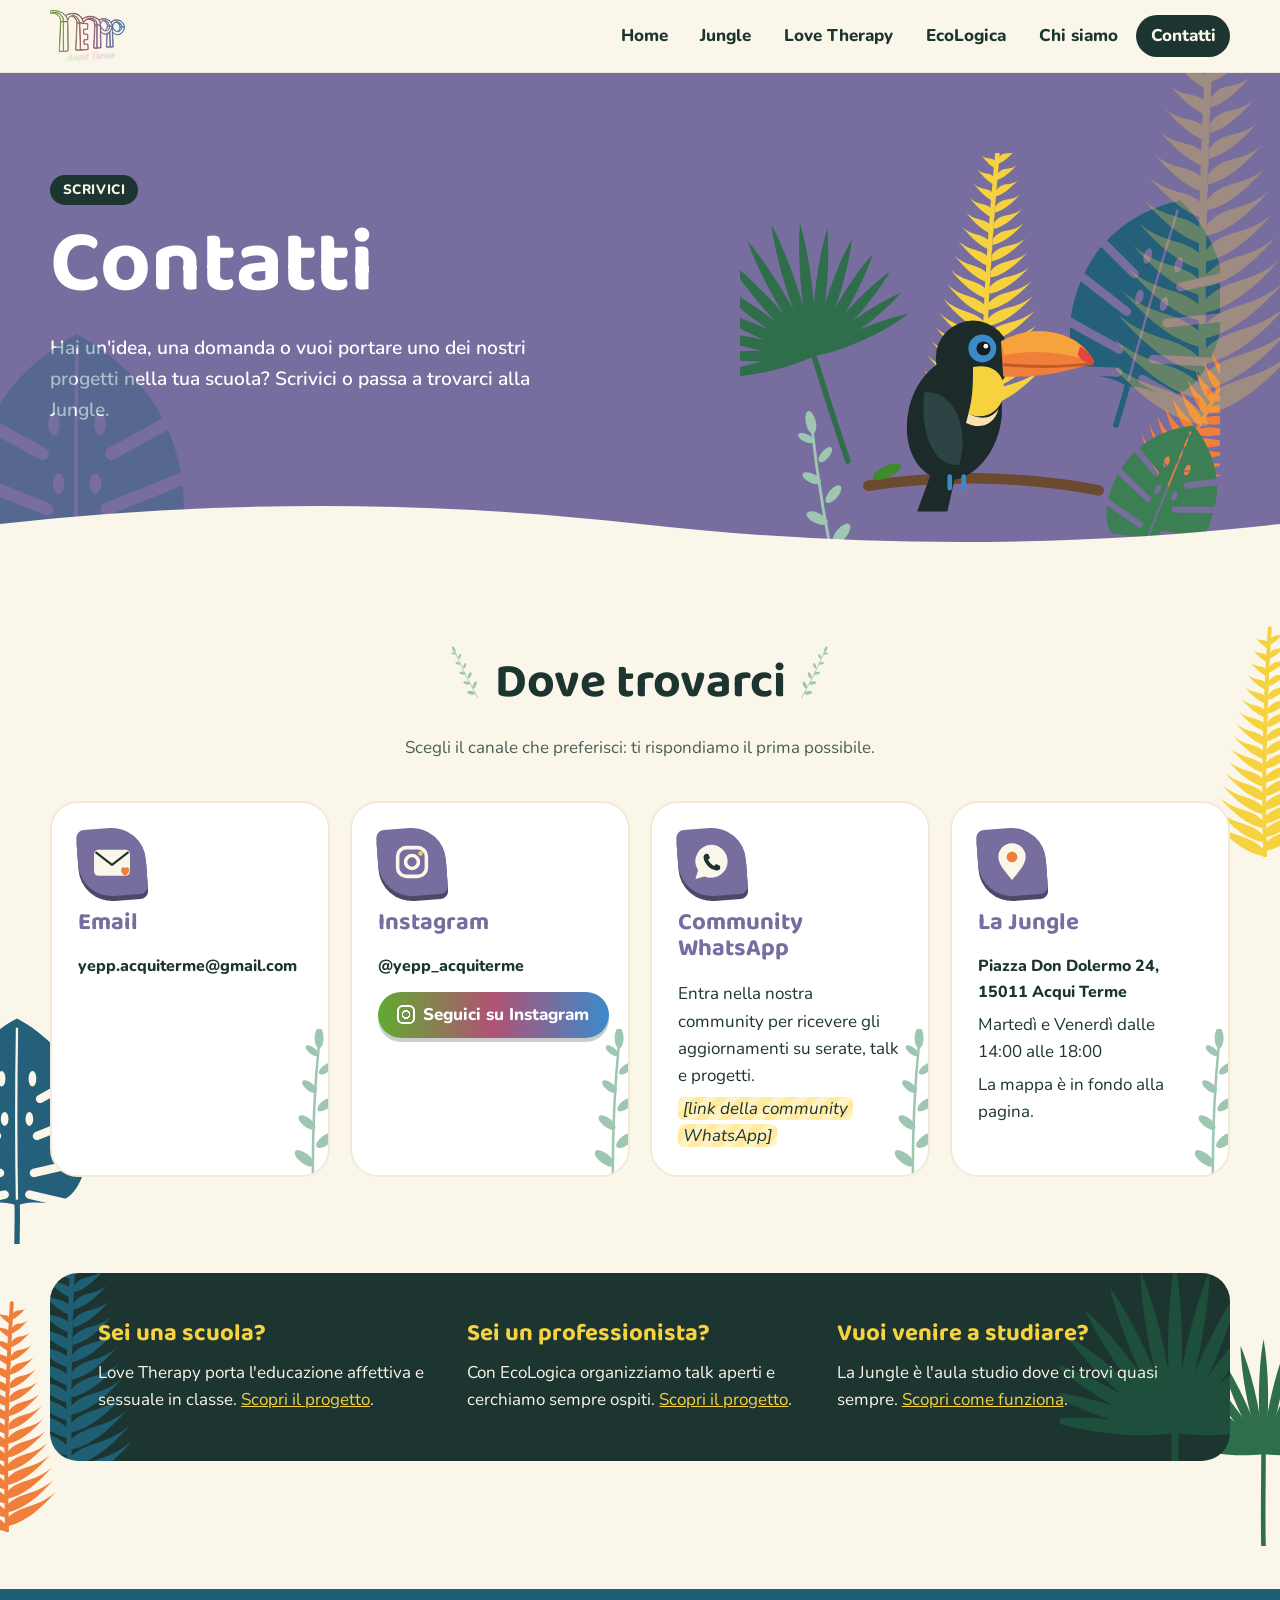
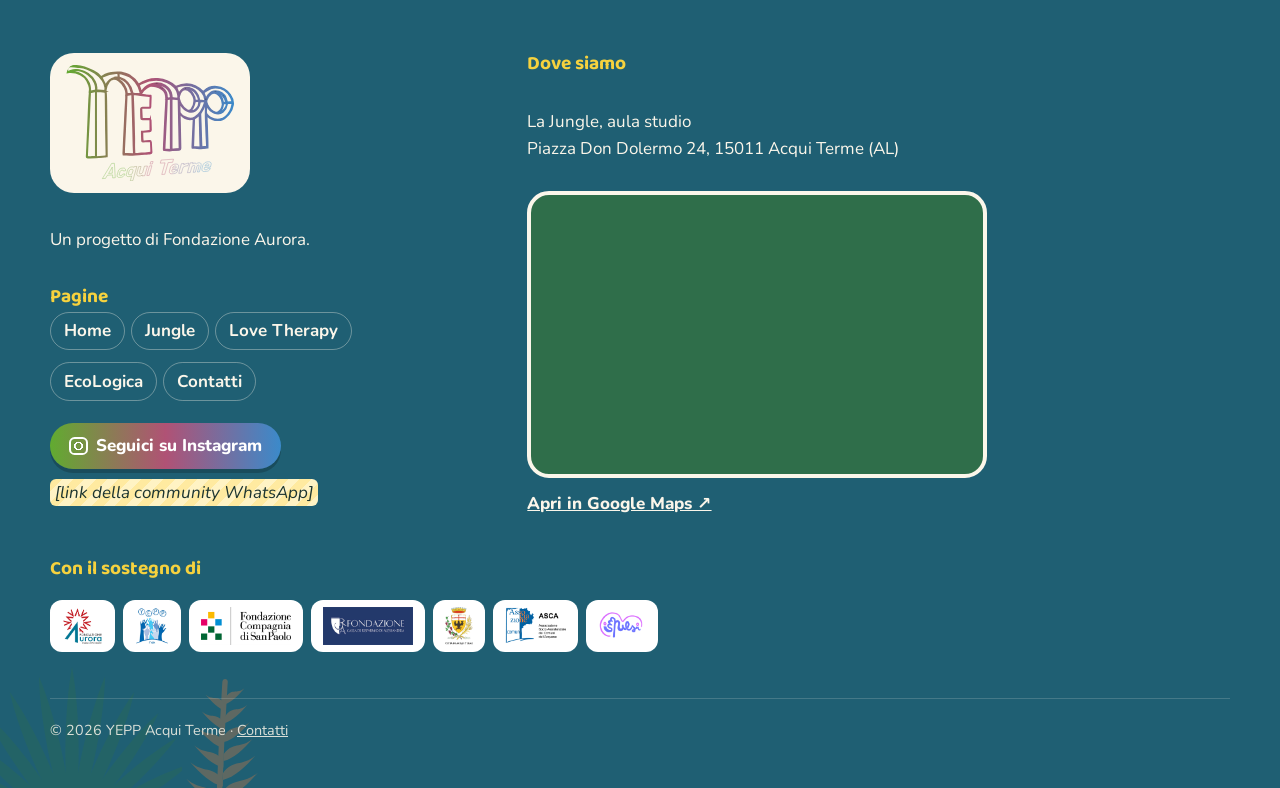
==== commit 8aaa6160: "Community WhatsApp e loghi di chi ci sostiene - Nuovo blocco "Community WhatsApp" nella pagina Conta" ====
--- a/contatti.html
+++ b/contatti.html
@@ -51,6 +51,12 @@
             <p class="contatto__valore">@yepp_acquiterme</p>
             <p><a class="bottone-instagram" href="https://www.instagram.com/yepp_acquiterme/" target="_blank" rel="noopener">Seguici su Instagram</a></p>
           </article>
+          <article class="blocco contatto contatto--whatsapp">
+            <div class="blocco__icona" aria-hidden="true"><img src="assets/img/icone/whatsapp.svg" alt=""></div>
+            <h3>Community WhatsApp</h3>
+            <p>Entra nella nostra community per ricevere gli aggiornamenti su serate, talk e progetti.</p>
+            <p><span data-whatsapp="Entra nella community"></span></p>
+          </article>
           <!--
           <article class="blocco contatto">
             <div class="blocco__icona" aria-hidden="true"><img src="assets/img/icone/facebook.svg" alt=""></div>
--- a/assets/css/stile.css
+++ b/assets/css/stile.css
@@ -723,6 +723,79 @@
 }
 .bottone-instagram:hover { transform: translateY(-2px); }
 
+/* pulsante della community WhatsApp */
+.bottone-whatsapp {
+  display: inline-flex;
+  align-items: center;
+  gap: .45rem;
+  padding: .5rem 1.15rem .5rem .6rem;
+  border-radius: 999px;
+  background: #128c4a;
+  color: var(--bianco) !important;
+  font-weight: 800;
+  text-decoration: none;
+  white-space: nowrap;
+  box-shadow: 0 4px 0 rgba(0, 0, 0, .2);
+  transition: transform .2s;
+}
+.bottone-whatsapp img { width: 1.6em; height: 1.6em; }
+.bottone-whatsapp:hover { transform: translateY(-2px); }
+
+.piede__social { display: flex; flex-wrap: wrap; gap: .6rem; align-items: center; }
+
+/* loghi di chi ci sostiene: in home, su tessere bianche */
+.loghi {
+  display: flex;
+  flex-wrap: wrap;
+  justify-content: center;
+  gap: 1rem;
+}
+.logo-tessera {
+  flex: 0 1 calc((100% - 3rem) / 4);
+  min-width: 140px;
+  height: 140px;
+  display: grid;
+  place-items: center;
+  padding: 1rem 1.25rem;
+  background: var(--bianco);
+  border: 2px solid var(--crema-scura);
+  border-radius: var(--raggio);
+  transition: transform .25s ease, box-shadow .25s ease;
+}
+.logo-tessera img {
+  max-width: 100%;
+  max-height: 96px;
+  object-fit: contain;
+}
+.logo-tessera:hover { transform: translateY(-4px) rotate(-1deg); box-shadow: 0 8px 0 var(--salvia); }
+@media (max-width: 760px) {
+  .logo-tessera { flex-basis: calc((100% - 1rem) / 2); height: 110px; }
+  .logo-tessera img { max-height: 72px; }
+}
+
+/* loghi piccoli nel footer */
+.piede__sostenitori {
+  position: relative;
+  z-index: 1;
+  margin-top: 2.5rem;
+  display: grid;
+  gap: .75rem;
+}
+.piede__sostenitori ul {
+  display: flex;
+  flex-wrap: wrap;
+  gap: .5rem;
+}
+.piede__logo-sostenitore {
+  display: grid;
+  place-items: center;
+  height: 52px;
+  padding: 6px 12px;
+  background: var(--bianco);
+  border-radius: 12px;
+}
+.piede__logo-sostenitore img { max-height: 38px; max-width: 120px; object-fit: contain; }
+
 .piede__logo {
   width: 200px;
   background: var(--crema);
